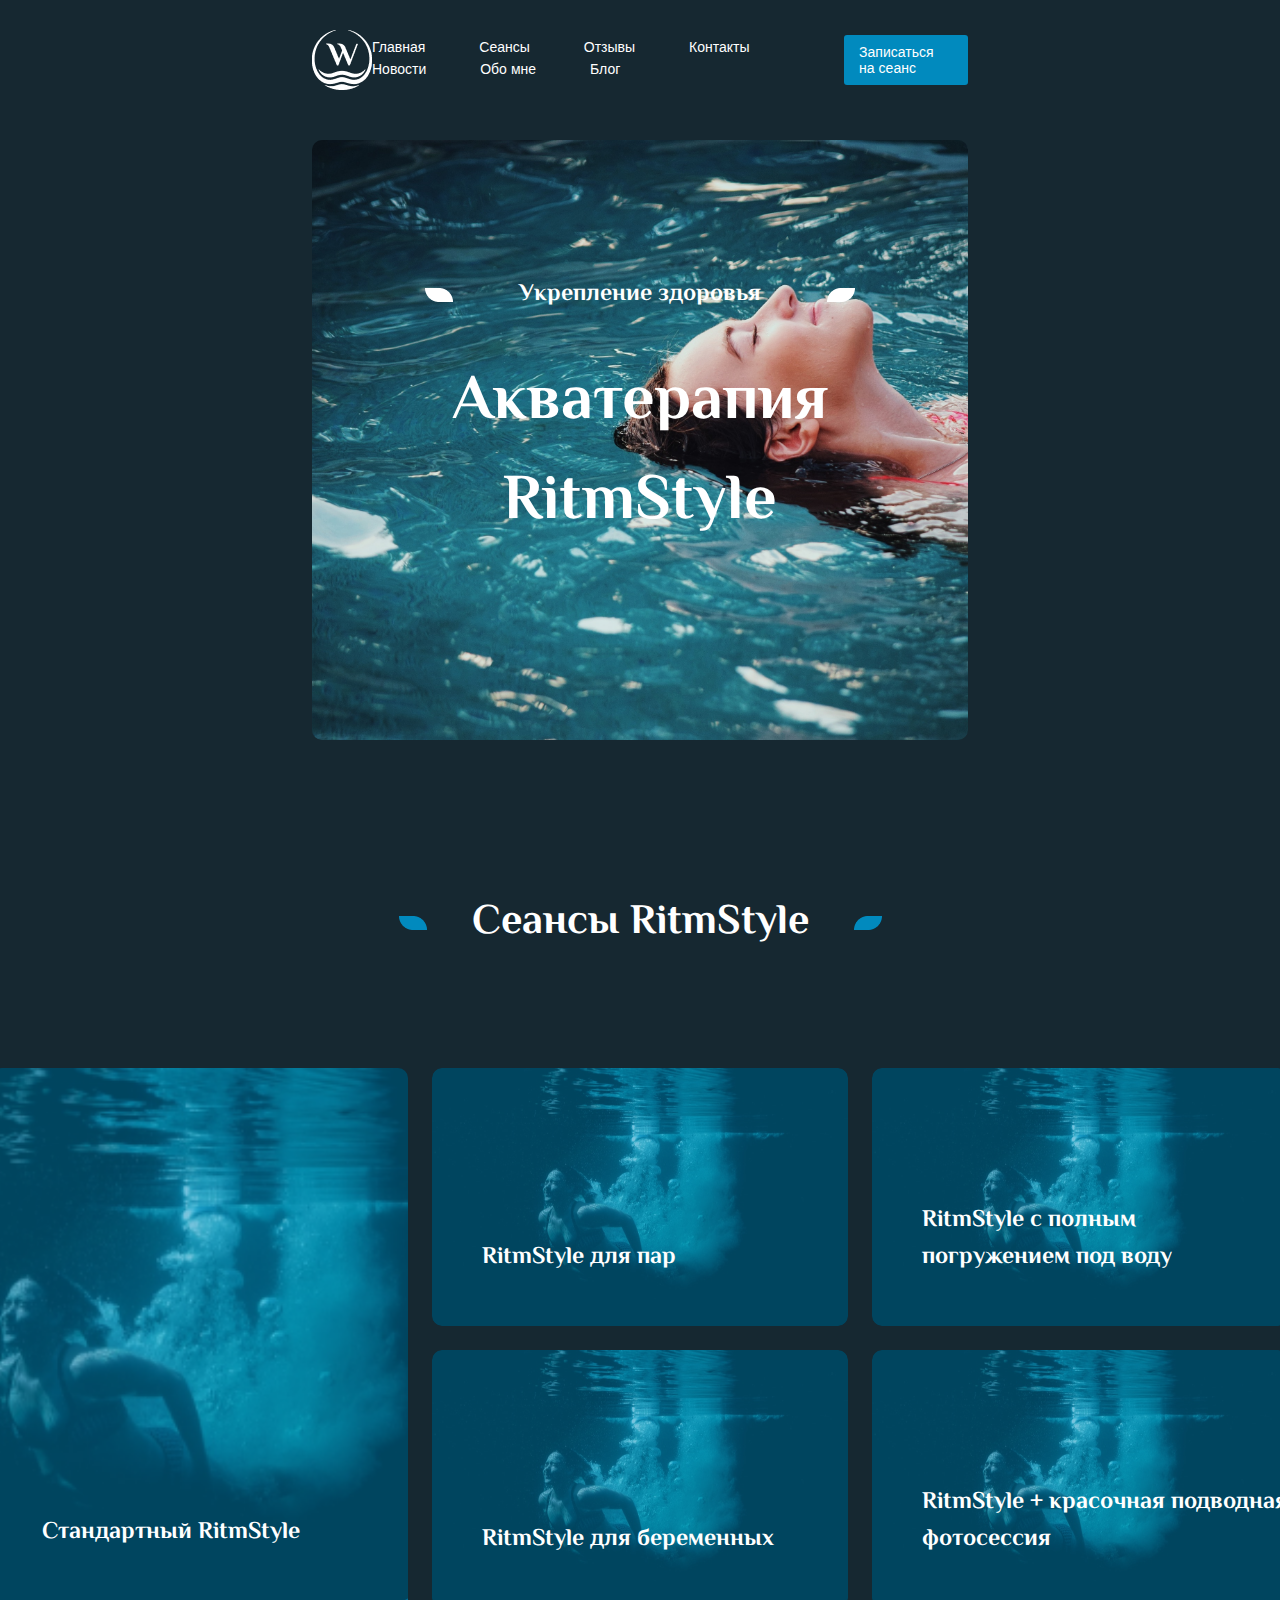
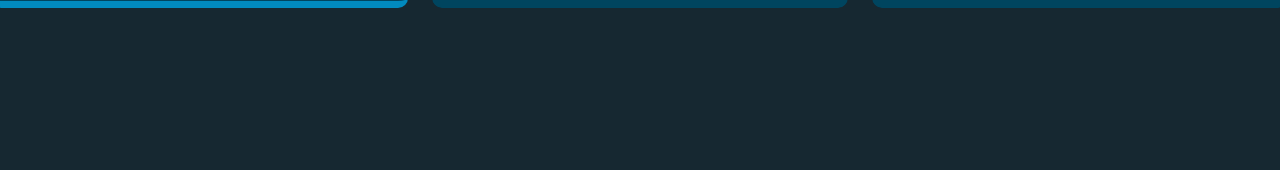
==== aqua/Аква ценр/Index.html @ 12bd07ec "Aqua" ====
<!DOCTYPE html>
<html lang="en">
  <head>
    <meta charset="UTF-8" />
    <meta name="viewport" content="width=device-width, initial-scale=1.0" />
    <link rel="stylesheet" href="../assets/fonts/fonts.css" />
    <link rel="stylesheet" href="../assets/fonts/fonts.min.css" />
    <link rel="stylesheet" href="style.css" />
    <link rel="preconnect" href="https://fonts.googleapis.com" />
    <link rel="preconnect" href="https://fonts.gstatic.com" crossorigin />
    <link
      href="https://fonts.googleapis.com/css2?family=El+Messiri:wght@400..700&display=swap"
      rel="stylesheet"
    />
    <title>Aqua</title>
  </head>
  <body>
    <header>
      <div class="container">
        <div class="header-inner">
          <img src="../assets/images/Group 1.png" alt="" />
          <nav>
            <a href="#">Главная</a>
            <a href="#">Сеансы</a>
            <a href="#">Отзывы</a>
            <a href="#">Контакты</a>
            <a href="#">Новости</a>
            <a href="#">Обо мне</a>
            <a href="#">Блог</a>
          </nav>
          <a class="buttom-header" href="#"> Записаться на сеанс</a>
        </div>
      </div>
    </header>
    <main>
      <div class="container">
        <div class="main-inner">
          <div class="main-inner-first">
            <img src="../assets/images/Rectangle 3.png" alt="" />

            <p>Укрепление здоровья</p>

            <img src="../assets/images/Rectangle 5.png" alt="" />
          </div>
          <h1>
            Акватерапия <br />
            RitmStyle
          </h1>
        </div>
      </div>
    </main>
    <section class="seans">
      <div class="seans-title">
        <img src="../assets/images/left icon.png" alt="" />
        <p>Сеансы RitmStyle</p>
        <img src="../assets/images/right icon.png" alt="" />
      </div>
      <div class="seans-inner">
        <div class="seans-left">
          <div class="seans-item left">
            <p>Стандартный RitmStyle</p>
          </div>
        </div>
        <div class="seans-right">
          <div>
            <div class="seans-item"><p>RitmStyle для пар</p></div>
            <div class="seans-item"><p>RitmStyle для беременных</p></div>
          </div>
          <div>
            <div class="seans-item">
              <p>RitmStyle с полным погружением под воду</p>
            </div>
            <div class="seans-item">
              <p>RitmStyle + красочная подводная фотосессия</p>
            </div>
          </div>
        </div>
      </div>
    </section>
  </body>
</html>
---- aqua/assets/fonts/fonts.css ----
/** Proxima Nova **/



@font-face {
    font-family: 'proxima_nova_altblack';
    src: url('Mark Simonson - Proxima Nova Alt Black-webfont.eot');
    src: url('Mark Simonson - Proxima Nova Alt Black-webfont.eot?#iefix') format('embedded-opentype'),
         url('Mark Simonson - Proxima Nova Alt Black-webfont.woff2') format('woff2'),
         url('Mark Simonson - Proxima Nova Alt Black-webfont.woff') format('woff'),
         url('Mark Simonson - Proxima Nova Alt Black-webfont.ttf') format('truetype'),
         url('Mark Simonson - Proxima Nova Alt Black-webfont.svg#proxima_nova_altblack') format('svg');
    font-weight: normal;
    font-style: normal;

}

@font-face {
    font-family: 'proxima_nova_altbold';
    src: url('Mark Simonson - Proxima Nova Alt Bold-webfont.eot');
    src: url('Mark Simonson - Proxima Nova Alt Bold-webfont.eot?#iefix') format('embedded-opentype'),
         url('Mark Simonson - Proxima Nova Alt Bold-webfont.woff2') format('woff2'),
         url('Mark Simonson - Proxima Nova Alt Bold-webfont.woff') format('woff'),
         url('Mark Simonson - Proxima Nova Alt Bold-webfont.ttf') format('truetype'),
         url('Mark Simonson - Proxima Nova Alt Bold-webfont.svg#proxima_nova_altbold') format('svg');
    font-weight: normal;
    font-style: normal;

}

@font-face {
    font-family: 'Proxima Nova';
    src: url('Mark Simonson - Proxima Nova Alt Regular-webfont.eot');
    src: url('Mark Simonson - Proxima Nova Alt Regular-webfont.eot?#iefix') format('embedded-opentype'),
         url('Mark Simonson - Proxima Nova Alt Regular-webfont.woff2') format('woff2'),
         url('Mark Simonson - Proxima Nova Alt Regular-webfont.woff') format('woff'),
         url('Mark Simonson - Proxima Nova Alt Regular-webfont.ttf') format('truetype'),
         url('Mark Simonson - Proxima Nova Alt Regular-webfont.svg#proxima_nova_altregular') format('svg');
    font-weight: normal;
    font-style: normal;

}

/* Generated by Font Squirrel (http://www.fontsquirrel.com) on April 4, 2015 */



@font-face {
    font-family: 'proxima_nova_scosfthin';
    src: url('Mark Simonson - Proxima Nova ScOsf Thin-webfont.eot');
    src: url('Mark Simonson - Proxima Nova ScOsf Thin-webfont.eot?#iefix') format('embedded-opentype'),
         url('Mark Simonson - Proxima Nova ScOsf Thin-webfont.woff2') format('woff2'),
         url('Mark Simonson - Proxima Nova ScOsf Thin-webfont.woff') format('woff'),
         url('Mark Simonson - Proxima Nova ScOsf Thin-webfont.ttf') format('truetype'),
         url('Mark Simonson - Proxima Nova ScOsf Thin-webfont.svg#proxima_nova_scosfthin') format('svg');
    font-weight: normal;
    font-style: normal;

}




@font-face {
    font-family: 'proxima_nova_ltsemibold';
    src: url('Mark Simonson - Proxima Nova Semibold-webfont.eot');
    src: url('Mark Simonson - Proxima Nova Semibold-webfont.eot?#iefix') format('embedded-opentype'),
         url('Mark Simonson - Proxima Nova Semibold-webfont.woff2') format('woff2'),
         url('Mark Simonson - Proxima Nova Semibold-webfont.woff') format('woff'),
         url('Mark Simonson - Proxima Nova Semibold-webfont.ttf') format('truetype'),
         url('Mark Simonson - Proxima Nova Semibold-webfont.svg#proxima_nova_ltsemibold') format('svg');
    font-weight: normal;
    font-style: normal;

}

@font-face {
    font-family: 'proxima_nova_ltthin';
    src: url('Mark Simonson - Proxima Nova Thin-webfont.eot');
    src: url('Mark Simonson - Proxima Nova Thin-webfont.eot?#iefix') format('embedded-opentype'),
         url('Mark Simonson - Proxima Nova Thin-webfont.woff2') format('woff2'),
         url('Mark Simonson - Proxima Nova Thin-webfont.woff') format('woff'),
         url('Mark Simonson - Proxima Nova Thin-webfont.ttf') format('truetype'),
         url('Mark Simonson - Proxima Nova Thin-webfont.svg#proxima_nova_ltthin') format('svg');
    font-weight: normal;
    font-style: normal;

}
---- aqua/assets/fonts/fonts.min.css ----
@font-face{font-family:proxima_nova_altblack;src:url('Mark Simonson - Proxima Nova Alt Black-webfont.eot');src:url('Mark Simonson - Proxima Nova Alt Black-webfont.eot?#iefix') format('embedded-opentype'),url('Mark Simonson - Proxima Nova Alt Black-webfont.woff2') format('woff2'),url('Mark Simonson - Proxima Nova Alt Black-webfont.woff') format('woff'),url('Mark Simonson - Proxima Nova Alt Black-webfont.ttf') format('truetype'),url('Mark Simonson - Proxima Nova Alt Black-webfont.svg#proxima_nova_altblack') format('svg');font-weight:400;font-style:normal}@font-face{font-family:proxima_nova_altbold;src:url('Mark Simonson - Proxima Nova Alt Bold-webfont.eot');src:url('Mark Simonson - Proxima Nova Alt Bold-webfont.eot?#iefix') format('embedded-opentype'),url('Mark Simonson - Proxima Nova Alt Bold-webfont.woff2') format('woff2'),url('Mark Simonson - Proxima Nova Alt Bold-webfont.woff') format('woff'),url('Mark Simonson - Proxima Nova Alt Bold-webfont.ttf') format('truetype'),url('Mark Simonson - Proxima Nova Alt Bold-webfont.svg#proxima_nova_altbold') format('svg');font-weight:400;font-style:normal}@font-face{font-family:'Proxima Nova';src:url('Mark Simonson - Proxima Nova Alt Regular-webfont.eot');src:url('Mark Simonson - Proxima Nova Alt Regular-webfont.eot?#iefix') format('embedded-opentype'),url('Mark Simonson - Proxima Nova Alt Regular-webfont.woff2') format('woff2'),url('Mark Simonson - Proxima Nova Alt Regular-webfont.woff') format('woff'),url('Mark Simonson - Proxima Nova Alt Regular-webfont.ttf') format('truetype'),url('Mark Simonson - Proxima Nova Alt Regular-webfont.svg#proxima_nova_altregular') format('svg');font-weight:400;font-style:normal}@font-face{font-family:proxima_nova_scosfthin;src:url('Mark Simonson - Proxima Nova ScOsf Thin-webfont.eot');src:url('Mark Simonson - Proxima Nova ScOsf Thin-webfont.eot?#iefix') format('embedded-opentype'),url('Mark Simonson - Proxima Nova ScOsf Thin-webfont.woff2') format('woff2'),url('Mark Simonson - Proxima Nova ScOsf Thin-webfont.woff') format('woff'),url('Mark Simonson - Proxima Nova ScOsf Thin-webfont.ttf') format('truetype'),url('Mark Simonson - Proxima Nova ScOsf Thin-webfont.svg#proxima_nova_scosfthin') format('svg');font-weight:400;font-style:normal}@font-face{font-family:proxima_nova_ltsemibold;src:url('Mark Simonson - Proxima Nova Semibold-webfont.eot');src:url('Mark Simonson - Proxima Nova Semibold-webfont.eot?#iefix') format('embedded-opentype'),url('Mark Simonson - Proxima Nova Semibold-webfont.woff2') format('woff2'),url('Mark Simonson - Proxima Nova Semibold-webfont.woff') format('woff'),url('Mark Simonson - Proxima Nova Semibold-webfont.ttf') format('truetype'),url('Mark Simonson - Proxima Nova Semibold-webfont.svg#proxima_nova_ltsemibold') format('svg');font-weight:400;font-style:normal}@font-face{font-family:proxima_nova_ltthin;src:url('Mark Simonson - Proxima Nova Thin-webfont.eot');src:url('Mark Simonson - Proxima Nova Thin-webfont.eot?#iefix') format('embedded-opentype'),url('Mark Simonson - Proxima Nova Thin-webfont.woff2') format('woff2'),url('Mark Simonson - Proxima Nova Thin-webfont.woff') format('woff'),url('Mark Simonson - Proxima Nova Thin-webfont.ttf') format('truetype'),url('Mark Simonson - Proxima Nova Thin-webfont.svg#proxima_nova_ltthin') format('svg');font-weight:400;font-style:normal}
---- aqua/Аква ценр/style.css ----
body {
  font-family: "Proxima Nova", sans-serif;
  font-family: "El Messiri", sans-serif;
  background-color: #162831;
  font-size: 14px;
  font-weight: 300;
}
* {
  margin: 0;
  padding: 0;
  box-sizing: border-box;
}
.container {
  margin: 0 312px;
}
/*Header*/
header {
  margin: 30px 0px 50px 0px;
}
.header-inner {
  display: flex;
  align-items: center;
  justify-content: space-between;
}

nav a {
  color: white;
  margin-right: 50px;
  text-decoration: none;
  font-family: "Proxima Nova", sans-serif;
  transition: color 0.3s ease;
}
nav a:last-of-type {
  margin-right: 0px;
}
nav a:hover {
  color: #018abe;
}
.buttom-header {
  text-decoration: none;
  color: #fff;
  background-color: #018abe;
  padding: 9px 15px;
  font-family: "Proxima Nova", sans-serif;
  border-radius: 3px;
  transition: color 0.2s ease;
}
.buttom-header:hover {
  background-color: #fff;
  color: #018abe;
}
/* MAIN*/
.main-inner {
  color: #fff;
  font-family: "El Messiri", sans-serif;
  background-image: url(../assets/images/logo.jpg);
  background-position: center;
  background-repeat: no-repeat;
  text-align: center;
  height: 600px;
  background-size: cover;
  border-radius: 10px;
  margin-bottom: 150px;
}
.main-inner-first {
  display: flex;
  justify-content: center;
  padding-top: 136px;
  align-items: center;
}
.main-inner-first p {
  margin-left: 66px;
  margin-right: 66px;
  font-size: 24px;
  font-weight: bold;
}
.main-inner-first img {
  width: 28px;
  height: 14px;
}
.main-inner h1 {
  font-size: 64px;
  font-weight: bold;
  margin-top: 40px;
}
/*SEANS*/
.seans {
  padding-bottom: 150px;
}
.seans-title {
  display: flex;
  justify-content: center;
  align-items: center;
  margin-bottom: 100px;
}
.seans-title p {
  font-size: 42px;
  font-weight: bold;
  font-family: "El Messiri", sans-serif;
  color: #fff;
  margin-left: 45px;
  margin-right: 45px;
}
.seans-inner {
  justify-content: center;
  display: flex;
  align-items: center;
}
.seans-item {
  background-image: url(../assets/images/cart.png);
  width: 416px;
  height: 258px;
  background-position: center;
  background-size: cover;
  background-repeat: no-repeat;
  border-radius: 10px;
  margin: 12px;
  position: relative;
}
.seans-item p {
  color: #fff;
  font-family: "El Messiri", sans-serif;
  font-size: 24px;
  font-weight: bold;
  position: absolute;
  left: 40px;
  bottom: 30px;
}
.seans-item p {
  color: #fff;
  font-family: "El Messiri", sans-serif;
  font-size: 24px;
  font-weight: bold;
  position: absolute;
  left: 50px;
  bottom: 50px;
}
.left {
  height: 540px;
  border-bottom: #018abe 7px solid;
}
.seans-right {
  display: flex;
}
.seans-right div {
  display: flex;
  flex-direction: column;
}
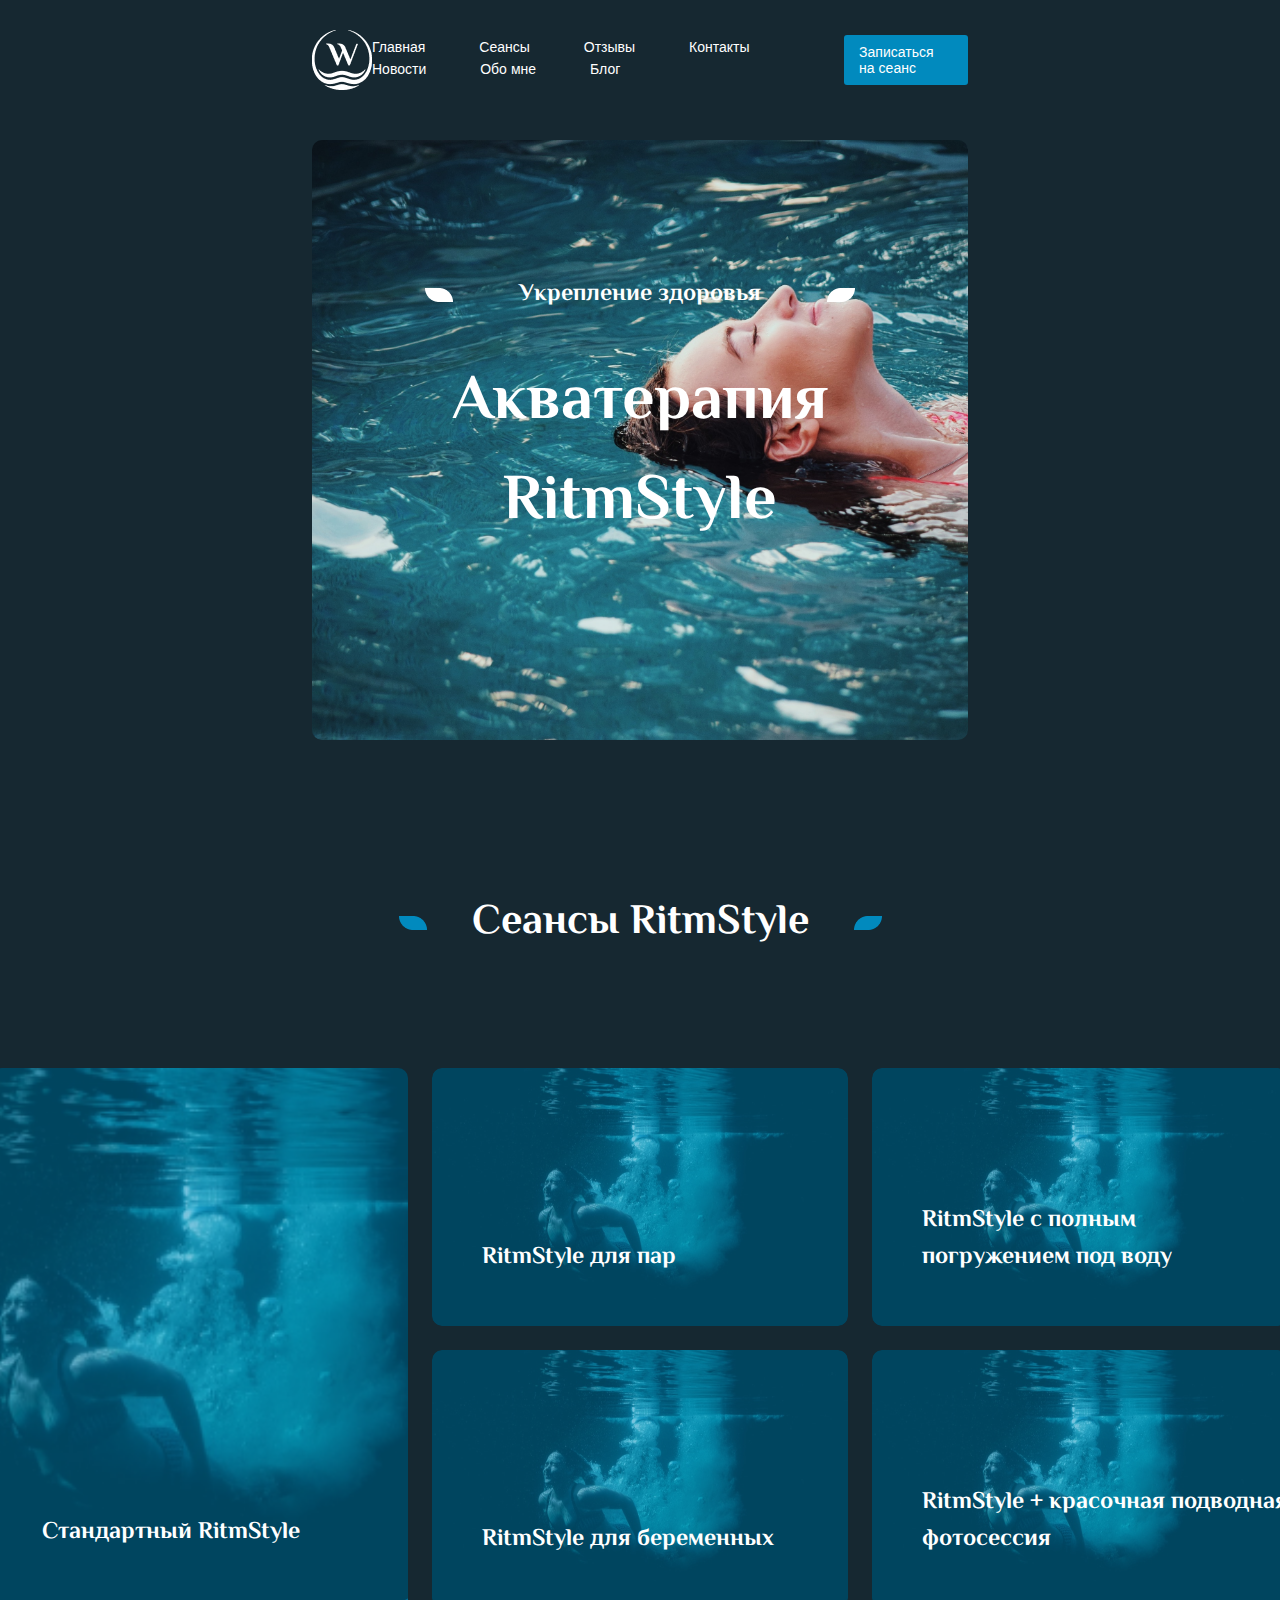
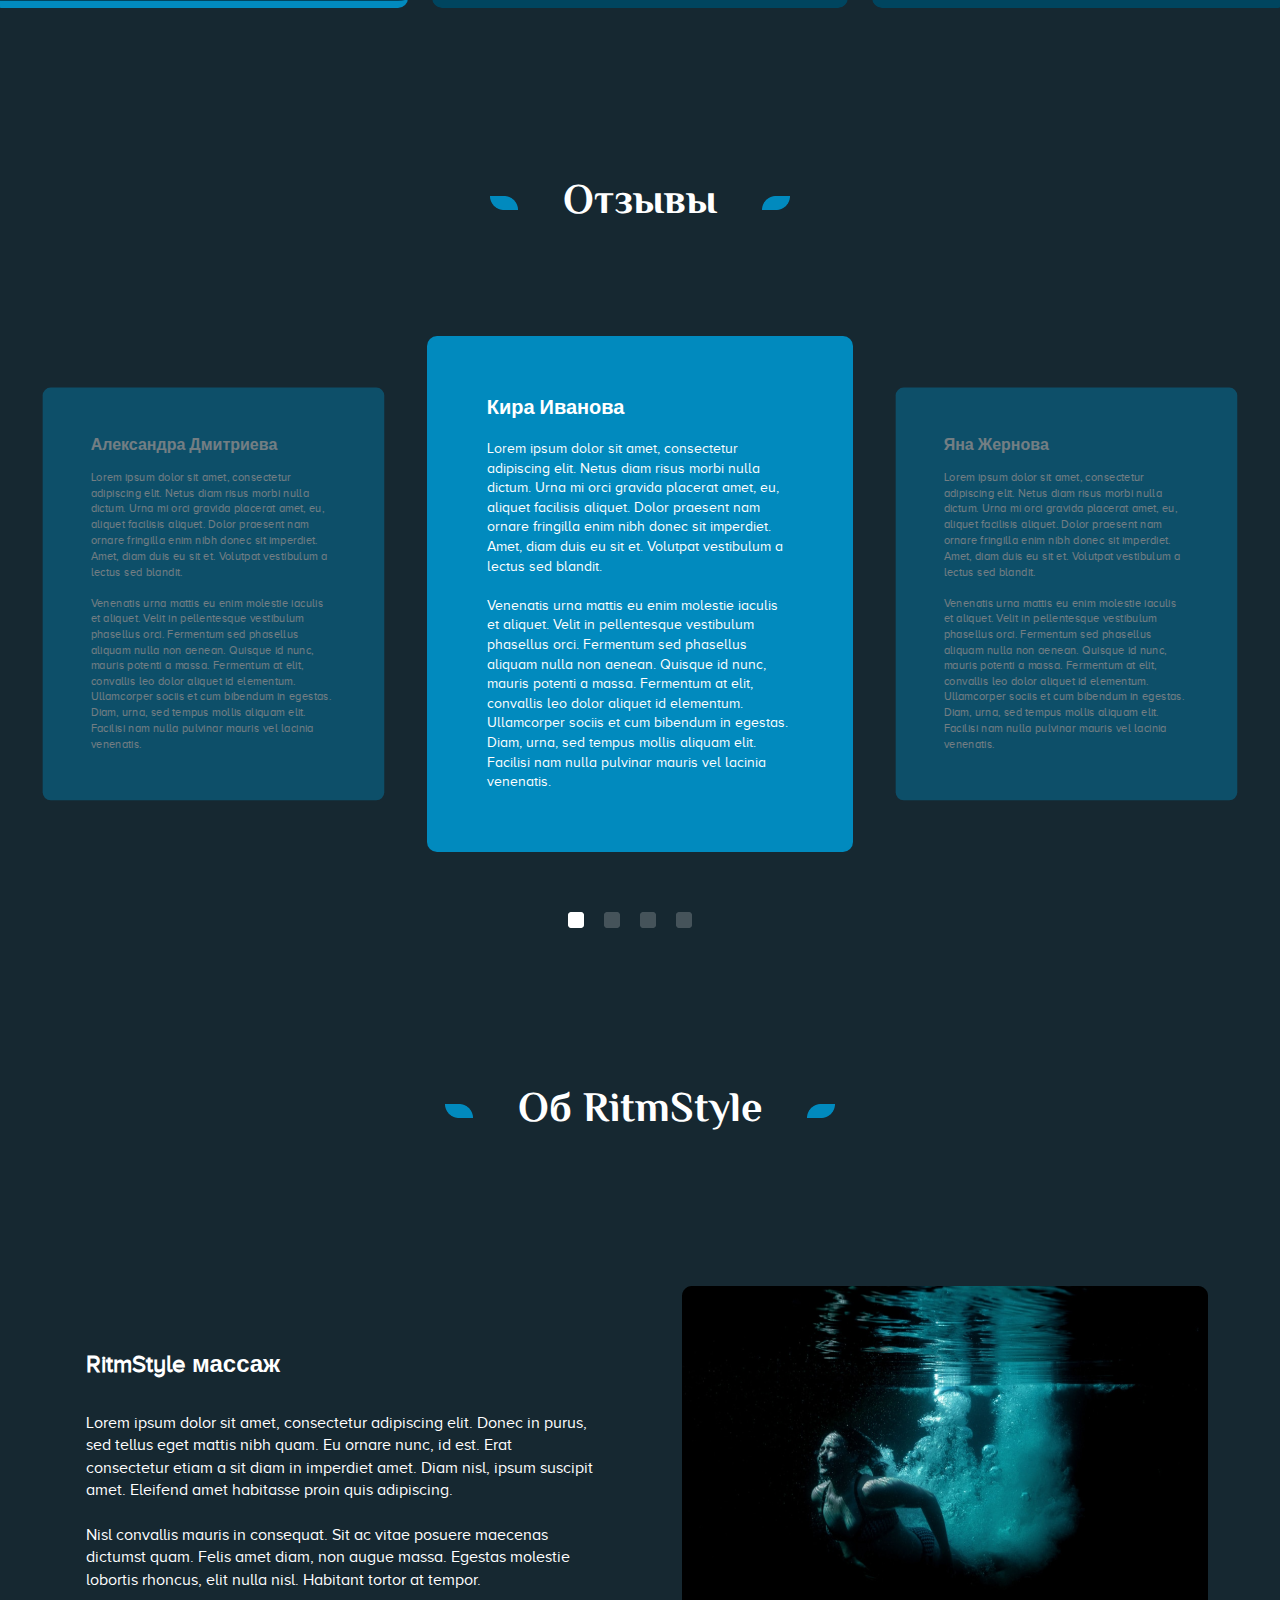
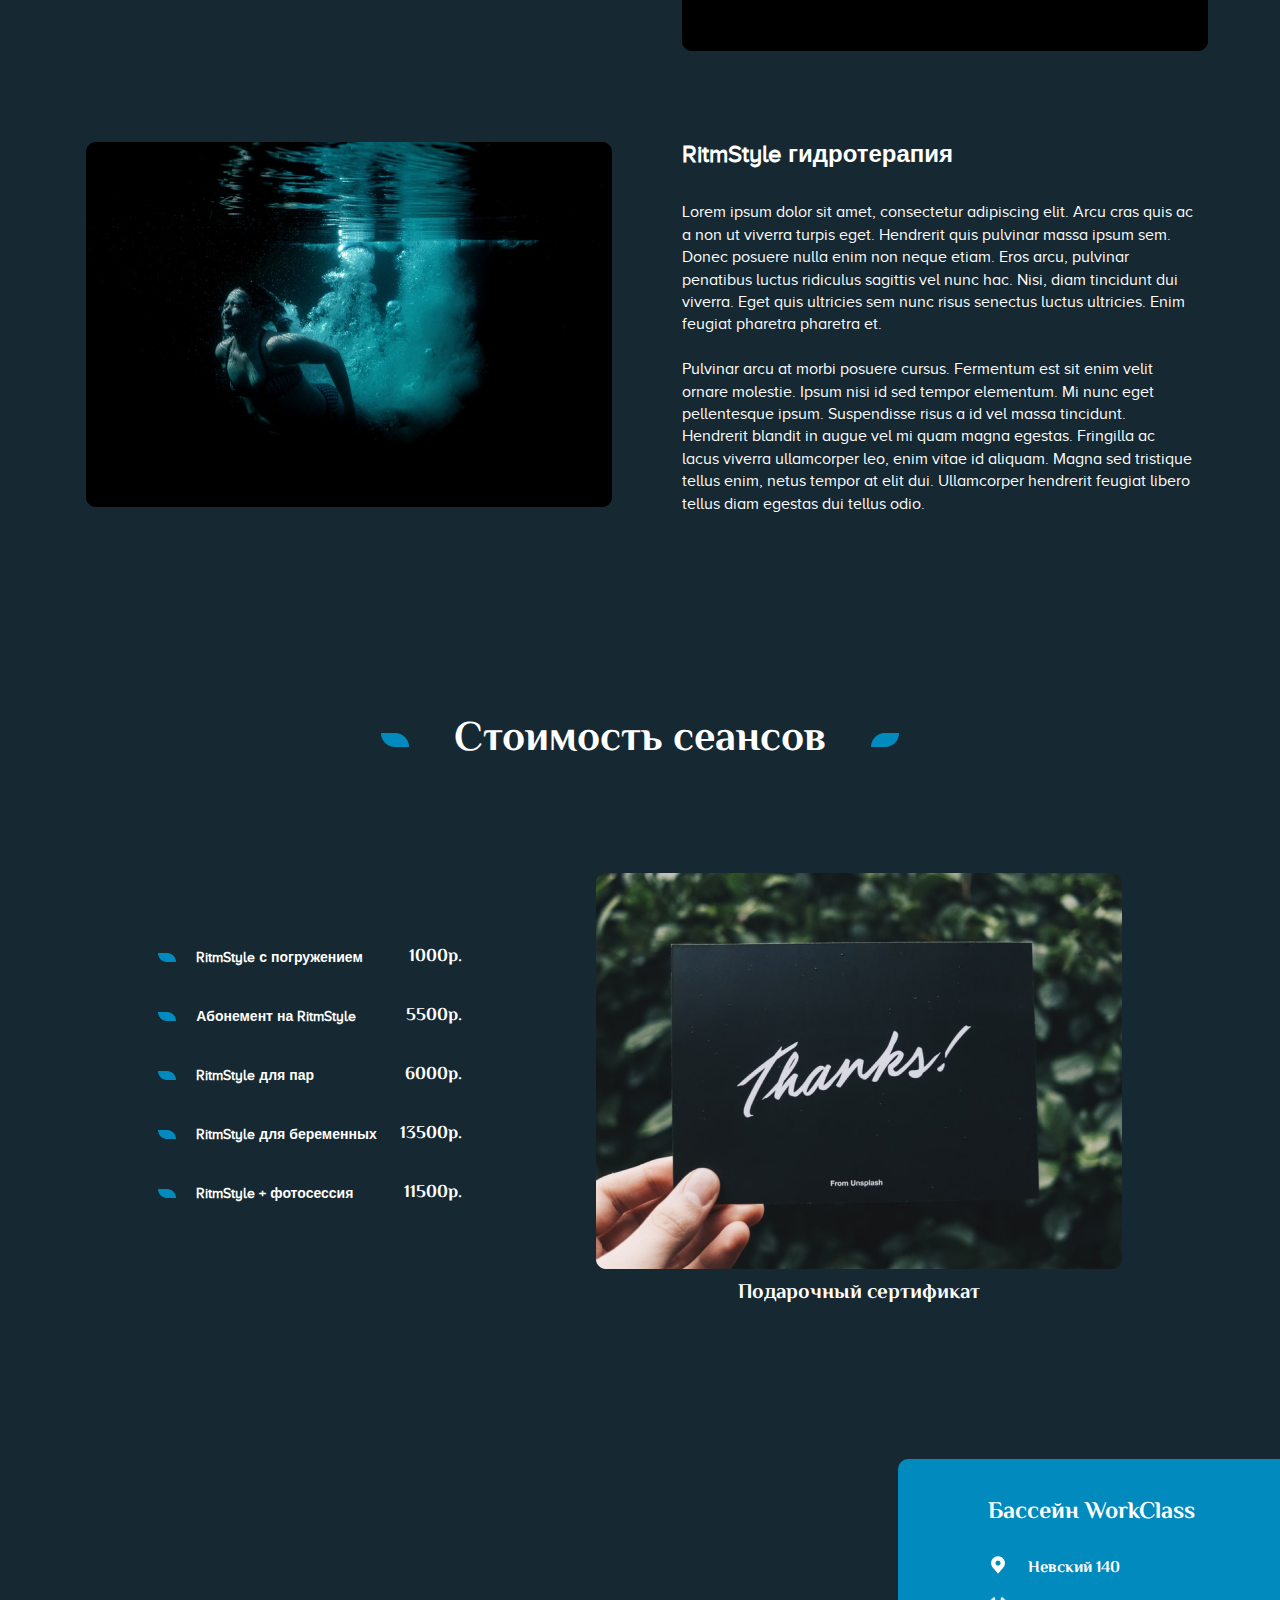
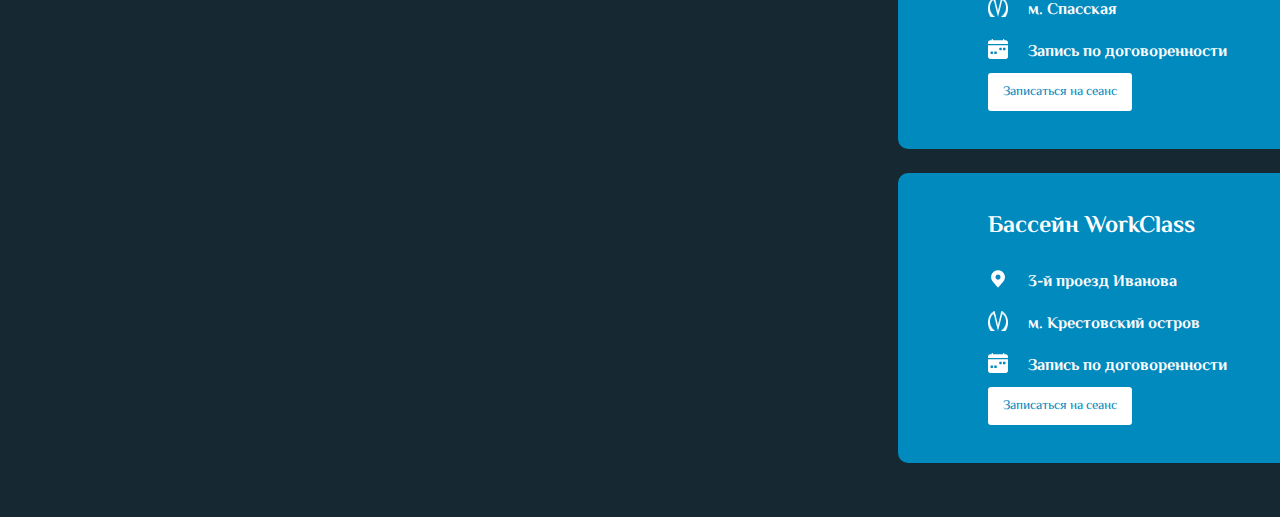
==== commit aa92cc61: "Актуально" ====
--- a/aqua/Аква ценр/Index.html
+++ b/aqua/Аква ценр/Index.html
@@ -20,11 +20,11 @@
         <div class="header-inner">
           <img src="../assets/images/Group 1.png" alt="" />
           <nav>
-            <a href="#">Главная</a>
+            <a href="Index.html">Главная</a>
             <a href="#">Сеансы</a>
             <a href="#">Отзывы</a>
             <a href="#">Контакты</a>
-            <a href="#">Новости</a>
+            <a href="News.html">Новости</a>
             <a href="#">Обо мне</a>
             <a href="#">Блог</a>
           </nav>
@@ -77,5 +77,204 @@
         </div>
       </div>
     </section>
+    <section class="comments">
+
+       <div class="comments-title">
+        <img src="../assets/images/left icon.png" alt="">
+        
+        <p> Отзывы</p>
+        <img src="../assets/images/right icon.png" alt="">
+       </div>
+          <div class="comments-inner">
+            <div class="comments-item">
+                <h3>Александра Дмитриева</h3>
+                <p>Lorem ipsum dolor sit amet, consectetur adipiscing elit. Netus diam risus morbi nulla dictum. Urna mi orci gravida placerat amet, eu, aliquet facilisis aliquet. Dolor praesent nam ornare fringilla enim nibh donec sit imperdiet. Amet, diam duis eu sit et. Volutpat vestibulum a lectus sed blandit.<br> <br>
+                  Venenatis urna mattis eu enim molestie iaculis et aliquet. Velit in pellentesque vestibulum phasellus orci. Fermentum sed phasellus aliquam nulla non aenean. Quisque id nunc, mauris potenti a massa. Fermentum at elit, convallis leo dolor aliquet id elementum. Ullamcorper sociis et cum bibendum in egestas. Diam, urna, sed tempus mollis aliquam elit. Facilisi nam nulla pulvinar mauris vel lacinia venenatis. 
+                </p>
+            </div>
+            <div class="comments-item">
+              <h3>Кира Иванова</h3>
+              <p>Lorem ipsum dolor sit amet, consectetur adipiscing elit. Netus diam risus morbi nulla dictum. Urna mi orci gravida placerat amet, eu, aliquet facilisis aliquet. Dolor praesent nam ornare fringilla enim nibh donec sit imperdiet. Amet, diam duis eu sit et. Volutpat vestibulum a lectus sed blandit.<br><br>
+                Venenatis urna mattis eu enim molestie iaculis et aliquet. Velit in pellentesque vestibulum phasellus orci. Fermentum sed phasellus aliquam nulla non aenean. Quisque id nunc, mauris potenti a massa. Fermentum at elit, convallis leo dolor aliquet id elementum. Ullamcorper sociis et cum bibendum in egestas. Diam, urna, sed tempus mollis aliquam elit. Facilisi nam nulla pulvinar mauris vel lacinia venenatis. 
+              </p>
+            </div> <div class="comments-item">
+                <h3>Яна Жернова</h3>
+                <p>Lorem ipsum dolor sit amet, consectetur adipiscing elit. Netus diam risus morbi nulla dictum. Urna mi orci gravida placerat amet, eu, aliquet facilisis aliquet. Dolor praesent nam ornare fringilla enim nibh donec sit imperdiet. Amet, diam duis eu sit et. Volutpat vestibulum a lectus sed blandit.<br><br>
+                  Venenatis urna mattis eu enim molestie iaculis et aliquet. Velit in pellentesque vestibulum phasellus orci. Fermentum sed phasellus aliquam nulla non aenean. Quisque id nunc, mauris potenti a massa. Fermentum at elit, convallis leo dolor aliquet id elementum. Ullamcorper sociis et cum bibendum in egestas. Diam, urna, sed tempus mollis aliquam elit. Facilisi nam nulla pulvinar mauris vel lacinia venenatis.
+                </p>
+            </div>
+            
+          </div>
+          <div class="selection-bar">
+            <img src="../assets/images/Block.png" alt="">
+            <img src="../assets/images/Block.png" alt="">
+            <img src="../assets/images/Block.png" alt="">
+            <img src="../assets/images/Block.png" alt="">
+
+          </div>
+
+
+    </section>
+    <section class="RitmStyle">
+       <div class="RitmStyle-title">
+           <img src="../assets/images/left icon.png" alt="">
+        
+            <p> Об RitmStyle</p>
+
+           <img src="../assets/images/right icon.png" alt="">
+       </div>
+       <div class="RitmStyle-inner">
+
+        <div class="RitmStyle-item">
+            <h2>RitmStyle массаж </h2>
+
+            <p>Lorem ipsum dolor sit amet, consectetur adipiscing elit. Donec in purus, sed tellus eget mattis nibh quam. Eu ornare nunc, id est. Erat consectetur etiam a sit diam in imperdiet amet. Diam nisl, ipsum suscipit amet. Eleifend amet habitasse proin quis adipiscing.<br><br>
+            Nisl convallis mauris in consequat. Sit ac vitae posuere maecenas dictumst quam. Felis amet diam, non augue massa. Egestas molestie lobortis rhoncus, elit nulla nisl. Habitant tortor at tempor.</p>
+        </div>
+
+        <div class="RitmStyle-item">
+            <img src="../assets/images/photo.png" alt="">
+        </div>
+
+        <div class="RitmStyle-item">
+            <img src="../assets/images/photo.png" alt="">
+        </div>
+
+        <div class="RitmStyle-item">
+            <h2>RitmStyle гидротерапия</h2>
+
+            <p>Lorem ipsum dolor sit amet, consectetur adipiscing elit. Arcu cras quis ac a non ut viverra turpis eget. Hendrerit quis pulvinar massa ipsum sem. Donec posuere nulla enim non neque etiam. Eros arcu, pulvinar penatibus luctus ridiculus sagittis vel nunc hac. Nisi, diam tincidunt dui viverra. Eget quis ultricies sem nunc risus senectus luctus ultricies. Enim feugiat pharetra pharetra et.<br><br>
+              Pulvinar arcu at morbi posuere cursus. Fermentum est sit enim velit ornare molestie. Ipsum nisi id sed tempor elementum. Mi nunc eget pellentesque ipsum. Suspendisse risus a id vel massa tincidunt. Hendrerit blandit in augue vel mi quam magna egestas. Fringilla ac lacus viverra ullamcorper leo, enim vitae id aliquam. Magna sed tristique tellus enim, netus tempor at elit dui. Ullamcorper hendrerit feugiat libero tellus diam egestas dui tellus odio.</p>
+        </div>
+
+    </div>
+    
+</div>
+
+
+    </section>
+    <section class="Price">
+      <div class="price-title">
+        <img src="../assets/images/left icon.png" alt="" />
+        <p>Стоимость сеансов</p>
+        <img src="../assets/images/right icon.png" alt="" />
+      </div>
+      <div class="price-inner">
+         
+         <div class="price-items">
+          <div class="price-item">
+
+            <div>
+              
+              <img src="../assets/images/left icon.png" alt="">
+              <h3>RitmStyle с погружением</h3>
+              
+            </div>
+            <p>1000р.</p>
+          </div>
+          <div class="price-item">
+
+            <div>
+              
+              <img src="../assets/images/left icon.png" alt="">
+              <h3>Абонемент на RitmStyle</h3>
+              
+            </div>
+            <p>5500р.</p>
+          </div>
+            <div class="price-item">
+
+              <div>
+                
+                <img src="../assets/images/left icon.png" alt="">
+                <h3>RitmStyle для пар</h3>
+                
+              </div>
+              <p>6000р.</p>
+            </div>
+             <div class="price-item">
+
+               <div>
+                 
+                 <img src="../assets/images/left icon.png" alt="">
+                 <h3>RitmStyle для беременных</h3>
+                 
+                </div>
+                <p>13500р.</p>
+              </div>
+              <div class="price-item">
+
+                <div>
+                  
+                  <img src="../assets/images/left icon.png" alt="">
+                  <h3>RitmStyle +  фотосессия</h3>
+                  
+                </div>
+                <p>11500р.</p>
+              </div>
+         </div>
+         <div class="price-item-gift">
+             <img src="../assets/images/GiftCard.png" alt="">
+             <p>Подарочный сертификат</p>
+         </div>
+
+
+
+
+      </div>
+
+
+
+
+
+    </section>
+    <section class="footer">'
+      <div class="footer-content">
+
+         <div class="footer-map">
+          <iframe src="https://yandex.ru/map-widget/v1/?um=constructor%3A45d09f6dff37d4cb2e3f647953251bb1d09f7133879c8eae2fe65227353f7e1b&amp;source=constructor" width="856" height="604" frameborder="0" border-radius="10px"></iframe>
+         </div>
+          <div class="footer-blocks">
+              <div class="footer-block">
+                <h2>Бассейн WorkClass</h2>
+                <div>
+                   <img src="../assets/images/carbon_location-filled.png" alt="">
+                   <h3>Невский 140</h3>
+                </div>
+                <div>
+                  <img src="../assets/images/Spb_metro_logo 1.png" alt="">
+                  <h3>м. Спасская</h3>
+               </div><div>
+                <img src="../assets/images/bi_calendar-week-fill.png">
+                <h3>Запись по договоренности</h3>
+             </div>
+             <a href="#" class="footer-bottom">Записаться на сеанс</a>
+              </div>
+              <div class="footer-block">
+                <h2>Бассейн WorkClass</h2>
+                <div>
+                   <img src="../assets/images/carbon_location-filled.png" alt="">
+                   <h3>3-й проезд Иванова</h3>
+                </div>
+                <div>
+                  <img src="../assets/images/Spb_metro_logo 1.png" alt="">
+                  <h3>м. Крестовский остров</h3>
+               </div><div>
+                <img src="../assets/images/bi_calendar-week-fill.png">
+                <h3>Запись по договоренности</h3>
+             </div>
+             <a href="#" class="footer-bottom">Записаться на сеанс</a>
+              </div>
+          </div>
+
+
+
+
+
+      </div>
+
+
+
+    </section>
   </body>
 </html>
--- a/aqua/Аква ценр/style.css
+++ b/aqua/Аква ценр/style.css
@@ -146,3 +146,237 @@
   display: flex;
   flex-direction: column;
 }
+/* comments*/
+.comments-title {
+  color: #fff;
+  display: flex;
+  justify-content: center;
+  align-items: center;
+  margin-bottom: 100px;
+
+}
+.comments-title p {
+  margin-left: 45px;
+  margin-right: 45px;
+  font-family: "El Messiri", sans-serif;
+font-weight: bold;
+font-size: 42px;
+}
+.comments-inner {
+display: flex;
+align-items: center;
+justify-content: space-around;
+}
+.comments-item {
+  color: #fff;
+  background-color: #018ABE;
+  border-radius: 10px;
+  font-family: "Proxima Nova", sans-serif;
+  padding: 60px;
+  
+}
+.comments-item h3 {
+  font-size: 20px;
+  font-weight: bold;
+  margin-bottom: 20px;
+}
+.comments-item p {
+  font-size: 14px;
+  font-weight: 100px;
+  line-height: 140%;
+}
+.comments-item:nth-child(1),
+.comments-item:nth-child(3){
+  opacity: 0.4;
+  transform: scale(0.8);
+}
+.selection-bar {
+  align-items: center;
+  justify-content: center;
+  display: flex;
+}
+.selection-bar img {margin-top: 60px;
+margin-right: 20px;}
+.selection-bar img:nth-of-type(2),
+.selection-bar img:nth-of-type(3),
+.selection-bar img:nth-of-type(4) {opacity: 0.2;}
+
+
+/*RitmStyle*/
+.RitmStyle-title {
+  color: #fff;
+  display: flex;
+  justify-content: center;
+  align-items: center;
+margin-top: 150px;
+margin-bottom: 100px;
+}
+  .RitmStyle-title p {
+    margin-left: 45px;
+    margin-right: 45px;
+    font-family: "El Messiri", sans-serif;
+  font-weight: bold;
+  font-size: 42px;
+  }
+  .RitmStyle-inner {
+    display: flex;
+    justify-content: center;
+    flex-wrap: wrap;
+    align-items: center;
+}
+
+.RitmStyle-item {
+    width: 40%;
+    color: #fff;
+    margin: 42px;
+
+    font-family: 'Proxima Nova', sans-serif;
+}
+
+  
+.RitmStyle-item h2{
+
+  font-size: 24px;
+  font-weight: bold;
+  margin-bottom: 30px;
+  line-height: 140%;
+}
+.RitmStyle-item p {
+  font-size: 16px;
+  font-weight: 100;
+  line-height: 140%;
+}
+/*price*/
+.price-title {
+  color: #fff;
+  display: flex;
+  justify-content: center;
+  align-items: center;
+  margin-bottom: 100px;
+  margin-top: 150px;
+
+}
+.price-title p {
+  margin-left: 45px;
+  margin-right: 45px;
+  font-family: "El Messiri", sans-serif;
+font-weight: bold;
+font-size: 42px;
+}
+.price-inner {
+  color: #fff;
+  justify-content: center;
+  display: flex;
+  align-items: center;
+}
+.price {
+
+  padding-bottom: 150px;
+}
+.price-items {
+  margin-right: 134px;
+  font-family: "El Messiri", sans-serif;
+
+}
+.price-item {
+  display: flex;
+  align-items: center;
+  justify-content: space-between;
+  margin-bottom: 31px;
+}
+.price-item h3 {
+  font-family: 'Proxima Nova', sans-serif;
+  font-size: 14px;
+font-weight: 400px;
+margin-right: 23px;
+margin-left: 20px;
+}
+.price-item div {
+  display: flex;
+  align-items:center;
+}
+.price-item img {
+  width: 18px;
+  height: 9px;
+}
+.price-item p {
+  font-size: 18px;
+  font-weight: bold;
+}
+.price-item-gift p {
+  font-family: "El Messiri", sans-serif;
+  justify-content: space-around;
+  align-items: center;
+  display: flex;
+  font-size: 21px;
+  font-weight: bold;
+}
+/*FOTTER*/
+.footer {display: flex;
+align-items: center;
+padding-bottom: 30px;
+margin-top: 150px;
+justify-content: center;}
+.footer-content {
+  display: flex;
+  color: #fff;
+}
+.footer-block {
+  background-color: #018ABE;
+  border-radius: 10px;
+  padding: 35px 45px;
+  width: 392px;
+  height: 290px;
+  margin-bottom: 24px;
+  margin-left: 48px;
+}
+.footer-map iframe {border-radius: 10px;}
+.footer-block div {
+  display: flex;
+  margin-bottom: 16px;
+  margin-left: 45px;
+}
+.footer-block h2 {
+  margin-bottom: 24px;
+  font-family: "El Messiri", sans-serif;
+  font-size: 24px;
+  font-weight: bold;
+  margin-left: 45px;
+}
+.footer-block div img {
+  margin-right: 20px;
+  width: 20px;
+  height: 20px;
+}
+.footer-bottom {
+  padding: 9px 15px;
+  text-decoration: none;
+  background-color: #fff;
+  font-size: 13px;
+  font-weight: 600px;
+  color: #018abe;
+  margin-left: 45px;
+  border-radius: 3px;
+}
+.footer-blocks {
+  display: flex;
+  flex-direction: column;
+}
+/*News*/
+.news-content {
+  display: flex;
+  flex-wrap: wrap;
+  justify-content: center;
+  margin-bottom: 120px;
+}
+.news-item {
+  background-image: url(../assets/images/cart.png);
+  text-decoration: none;
+  width: 30%;
+  height: 258px;
+  margin: 12px;
+  background-size: cover;
+  border-radius: 10px;
+  padding: 30px 35px ;
+  text-align: left ;
+}